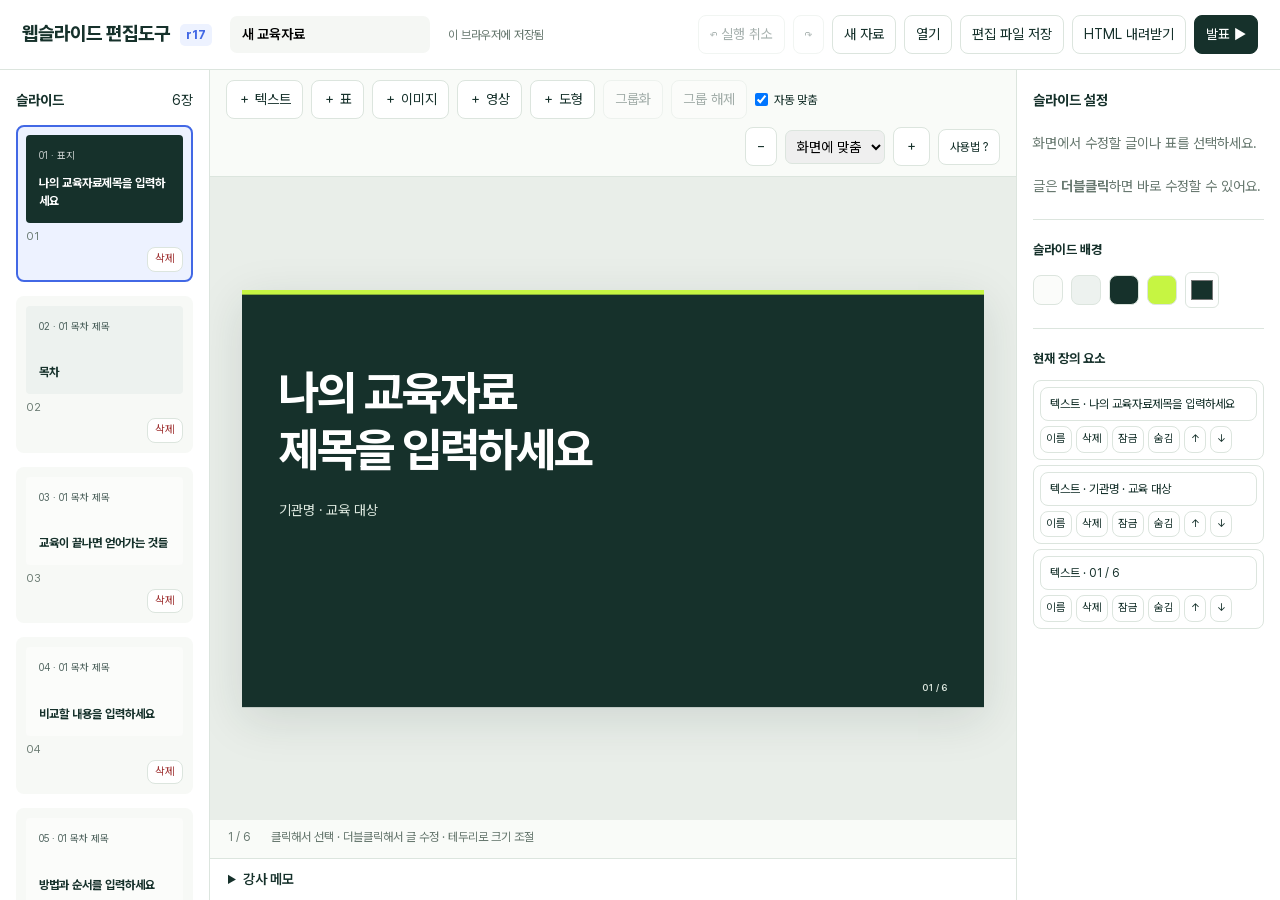
==== slide-editor.html @ a810696d "웹슬라이드 편집도구 공개용 첫 정리 - 편집기 정적 파일, 기본 6장 자료, Pretendard 글꼴과 OFL 라이선스 - index.html에서 편집기로 이동 - 예시 덱(exa" ====
<!doctype html>
<html lang="ko"><head><meta charset="utf-8"><meta name="viewport" content="width=device-width,initial-scale=1"><title>웹슬라이드 편집도구 · r17</title><link rel="stylesheet" href="editor.css?v=20261116-r17"><script src="deck-import.js?v=20261116-r17" defer></script><script src="editor.js?v=20261116-r17" defer></script></head><body>
<header class="editor-top"><a class="editor-brand" href="starter-deck.html">웹슬라이드 편집도구 <small id="editor-version" aria-label="편집기 버전">r17</small></a><input id="deck-name" aria-label="자료 이름" value="새 교육자료"><span id="save-status" role="status" aria-live="polite">불러오는 중…</span><div class="top-actions"><button id="undo" title="실행 취소 · Ctrl+Z" disabled>↶ 실행 취소</button><button id="redo" title="다시 실행 · Ctrl+Shift+Z" disabled>↷</button><button id="new-deck">새 자료</button><button id="open">열기</button><button id="save-project">편집 파일 저장</button><button id="export-html">HTML 내려받기</button><button id="present" class="primary">발표 ▶</button></div></header>
<div class="editor-workspace"><aside class="slide-rail" aria-label="슬라이드 목록"><div class="rail-heading"><strong>슬라이드</strong><span id="slide-total"></span></div><div id="slide-list"></div><button id="add-slide" class="rail-add">＋ 새 슬라이드</button><div class="rail-tools"><button id="slide-up" title="슬라이드 위로">위로 ↑</button><button id="slide-down" title="슬라이드 아래로">아래로 ↓</button><button id="copy-slide">복제</button><button id="delete-slide">삭제</button></div></aside>
<main class="editor-main"><nav class="insert-bar" aria-label="삽입 도구"><button id="add-text">＋ 텍스트</button><button id="add-table">＋ 표</button><button id="add-image">＋ 이미지</button><button id="add-video">＋ 영상</button><button id="add-box">＋ 도형</button><button id="group-elements" title="그룹화 · Ctrl+G" disabled>그룹화</button><button id="ungroup-elements" title="그룹 해제 · Ctrl+Shift+G" disabled>그룹 해제</button><label class="tool-toggle"><input id="snap-enabled" type="checkbox" checked>자동 맞춤</label><span class="bar-separator"></span><div class="canvas-tools"><button id="zoom-out" aria-label="축소">−</button><select id="zoom" aria-label="화면 배율"><option value="fit">화면에 맞춤</option><option value=".5">50%</option><option value=".75">75%</option><option value="1">100%</option></select><button id="zoom-in" aria-label="확대">＋</button><button id="help-toggle" class="help-button">사용법 ?</button></div></nav>
<div id="canvas-scroll"><div id="canvas-area"><div id="canvas-wrap"><iframe id="deck-frame" title="편집할 슬라이드" sandbox="allow-same-origin"></iframe><div id="selection" hidden><button id="move-handle" aria-label="선택 요소 이동">이동 ⠿</button><button class="resize-handle nw" data-handle="nw" aria-label="왼쪽 위 크기 조절"></button><button class="resize-handle ne" data-handle="ne" aria-label="오른쪽 위 크기 조절"></button><button class="resize-handle sw" data-handle="sw" aria-label="왼쪽 아래 크기 조절"></button><button class="resize-handle se" data-handle="se" aria-label="오른쪽 아래 크기 조절"></button><button class="resize-handle e" data-handle="e" aria-label="오른쪽 너비 조절"></button><button class="resize-handle w" data-handle="w" aria-label="왼쪽 너비 조절"></button><button class="resize-handle n" data-handle="n" aria-label="위쪽 높이 조절"></button><button class="resize-handle s" data-handle="s" aria-label="아래쪽 높이 조절"></button></div><div id="guide-x" class="snap-guide vertical" hidden></div><div id="guide-y" class="snap-guide horizontal" hidden></div></div></div></div>
<footer class="editor-bottom"><span id="page-status">1 / 42</span><span id="hint">클릭해서 선택 · 더블클릭해서 글 수정 · 테두리로 크기 조절</span><span id="canvas-warning" role="status"></span></footer><details class="notes-panel"><summary>강사 메모</summary><textarea id="speaker-notes" aria-label="현재 슬라이드 강사 메모"></textarea></details></main>
<aside class="properties" aria-label="선택 요소 설정"><div class="properties-title"><strong id="selection-name">슬라이드 설정</strong><span id="selection-kind"></span></div><div id="empty-selection"><p>화면에서 수정할 글이나 표를 선택하세요.</p><p>글은 <strong>더블클릭</strong>하면 바로 수정할 수 있어요.</p></div>
<fieldset id="position-properties" disabled hidden><div class="prop-row"><label>X 위치<input id="element-x" type="number" step="1"></label><label>Y 위치<input id="element-y" type="number" step="1"></label></div><div class="prop-row"><button id="lock-elements">잠금</button><button id="hide-elements">숨김</button></div></fieldset>
<fieldset id="element-properties" disabled><label>내용<textarea id="text-content" rows="4" placeholder="선택한 텍스트"></textarea></label><div class="prop-row"><label>글자 크기<input id="font-size" type="number" min="12" max="160" step="1"></label><label>글자색<input id="text-color" type="color" value="#16312b"></label></div><div class="format-buttons"><button id="bold" aria-pressed="false" title="굵게">굵게 B</button><button data-align="left" aria-label="왼쪽 정렬">왼쪽</button><button data-align="center" aria-label="가운데 정렬">가운데</button><button data-align="right" aria-label="오른쪽 정렬">오른쪽</button></div><div class="prop-row"><label>가로<input id="element-width" type="number" min="30" max="1600"></label><label>세로<input id="element-height" type="number" min="20" max="900"></label></div><label>배경색<input id="fill-color" type="color" value="#edf2ef"></label><div class="prop-row"><button id="center-x">가로 중앙</button><button id="center-y">세로 중앙</button></div><div class="prop-row"><button id="bring-front">앞으로</button><button id="send-back">뒤로</button></div><div class="prop-row"><button id="duplicate-element">복제</button><button id="delete-element" class="danger">삭제</button></div></fieldset>
<fieldset id="arrange-tools" disabled hidden><h3>정렬·간격</h3><div class="arrange-grid"><button data-arrange="left">왼쪽</button><button data-arrange="center">가로 중앙</button><button data-arrange="right">오른쪽</button><button data-arrange="top">위쪽</button><button data-arrange="middle">세로 중앙</button><button data-arrange="bottom">아래쪽</button></div><div class="prop-row"><button data-distribute="x">가로 간격</button><button data-distribute="y">세로 간격</button></div></fieldset>
<section id="table-properties" hidden><h3>표 편집</h3><p class="muted">셀을 선택해 열 너비와 행 높이를 조절하세요.</p><div class="prop-row"><button data-table="add-row">행 추가</button><button data-table="delete-row">행 삭제</button></div><div class="prop-row"><button data-table="add-col">열 추가</button><button data-table="delete-col">열 삭제</button></div><div class="prop-row"><label>선택 열 너비<input id="table-col-width" type="number" min="30" max="1400"></label><label>선택 행 높이<input id="table-row-height" type="number" min="20" max="500"></label></div><label>전체 셀 안쪽 여백<input id="table-cell-padding" type="number" min="0" max="80"></label><label>구분선 색<input id="border-color" type="color" value="#a8bcb0"></label><label>구분선 두께<input id="border-width" type="number" min="0" max="8" value="2"></label></section>
<section id="media-properties" hidden><h3>미디어</h3><div id="image-tools" hidden><div class="prop-row"><button id="crop-image">사진 자르기</button><button id="reset-image-crop">자르기 해제</button></div><div class="prop-row"><button id="image-contain">전체 보이기</button><button id="image-cover">틀 채우기</button></div></div><button id="replace-media">파일 교체</button><button id="change-video">YouTube 주소 변경</button></section>
<section id="graphic-properties" hidden><h3>선·도형</h3><label>선 색<input id="graphic-color" type="color" value="#16312b"></label><label>선 두께<input id="graphic-width" type="number" min="0" max="40" step="1"></label></section>
<section class="slide-background"><h3>슬라이드 배경</h3><div class="swatches"><button data-background="#fbfcfa" style="--swatch:#fbfcfa" aria-label="흰색 배경"></button><button data-background="#edf2ef" style="--swatch:#edf2ef" aria-label="연녹색 배경"></button><button data-background="#16312b" style="--swatch:#16312b" aria-label="진녹색 배경"></button><button data-background="#c6f542" style="--swatch:#c6f542" aria-label="연두색 배경"></button><input id="slide-bg" type="color" value="#fbfcfa" aria-label="배경색 직접 선택"></div></section><section class="layer-section"><h3>현재 장의 요소</h3><div id="layers"></div></section>
</aside></div>
<dialog id="insert-dialog"><form id="insert-form"><h2 id="dialog-title"></h2><div id="dialog-fields"></div><p id="dialog-error" role="alert"></p><div class="dialog-actions"><button type="button" id="dialog-cancel">취소</button><button class="primary" type="submit">넣기</button></div></form></dialog>
<dialog id="crop-dialog" aria-labelledby="crop-title"><form id="crop-form"><h2 id="crop-title">사진 자르기</h2><p class="muted">사진 위에서 영역 선택 · 선택 영역을 끌어 위치 조절</p><div id="crop-stage"><img id="crop-preview" alt="자르기 원본"><div id="crop-region"><button type="button" data-crop-handle="nw" aria-label="자르기 왼쪽 위"></button><button type="button" data-crop-handle="ne" aria-label="자르기 오른쪽 위"></button><button type="button" data-crop-handle="sw" aria-label="자르기 왼쪽 아래"></button><button type="button" data-crop-handle="se" aria-label="자르기 오른쪽 아래"></button></div></div><label>자르기 비율<select id="crop-ratio"><option value="free">자유</option><option value="original">원본 비율</option><option value="1">1:1</option><option value="1.7777777778">16:9</option><option value="1.3333333333">4:3</option></select></label><div class="crop-fields"><label>왼쪽 (%)<input id="crop-x" type="number" min="0" max="99" step=".1" required></label><label>위쪽 (%)<input id="crop-y" type="number" min="0" max="99" step=".1" required></label><label>가로 (%)<input id="crop-w" type="number" min="1" max="100" step=".1" required></label><label>세로 (%)<input id="crop-h" type="number" min="1" max="100" step=".1" required></label></div><p id="crop-error" role="alert"></p><div class="dialog-actions"><button type="button" id="crop-reset">전체 영역</button><button type="button" id="crop-cancel">취소</button><button id="crop-apply" type="submit" class="primary">적용</button></div></form></dialog>
<dialog id="help-dialog"><h2>이렇게 수정하세요</h2><ol>
<li><strong>선택:</strong> 글·표·카드·그림·선·화살표 클릭. 카드 안 글자는 따로 선택. 겹친 요소는 오른쪽 목록에서 선택</li>
<li><strong>여러 개:</strong> Shift+클릭으로 추가·제외하거나 빈 공간에서 드래그. Ctrl+A로 전체 선택</li>
<li><strong>글 수정:</strong> 더블클릭. 이동은 선택 테두리 위 ‘이동’을 끌거나 방향키 사용</li>
<li><strong>그룹:</strong> 2개 이상 선택 후 ‘그룹화’. 하나를 클릭해 전체 선택. 그룹 안 글자는 더블클릭으로 개별 수정</li>
<li><strong>텍스트 크기:</strong> 대각선 모서리는 글자·상자 비율 조절. 좌우 가운데 손잡이는 글자 크기를 유지하고 상자 너비·줄바꿈 조절</li>
<li><strong>사진:</strong> 선택 후 오른쪽 ‘사진 자르기’. 원본에서 영역을 드래그하고 적용. ‘자르기 해제’로 원본 전체 표시. 겹친 사진은 오른쪽 목록에서 선택·삭제</li>
<li><strong>장표 삭제:</strong> 왼쪽 장표별 ‘삭제’ 또는 목록에서 장표 선택 후 Delete. 실행 취소 가능</li>
<li><strong>자동 맞춤:</strong> 다른 요소의 가장자리·중앙·간격에 맞춤. Alt를 누르거나 상단에서 해제</li>
<li><strong>잠금·숨김:</strong> 오른쪽 설정에서 적용. 해제·표시는 아래 요소 목록에서 선택</li>
<li><strong>저장:</strong> 자동 임시저장 + ‘편집 파일 저장’. 발표하거나 HTML 내려받기</li>
</ol><p>Ctrl+C/X/V 요소 복사·잘라내기·붙여넣기 · Ctrl+Shift+C/V 장표 복사·붙여넣기 · 글 수정·입력칸에서는 텍스트 단축키 유지</p><p>Ctrl+G 그룹화 · Ctrl+Shift+G 그룹 해제 · Ctrl+Z 취소 · Ctrl+Shift+Z 다시 실행 · Ctrl+D 복제 · Delete 삭제 · Shift+방향키 10px 이동 · Esc 선택 해제</p><p>요소 복사·붙여넣기는 현재 탭 안에서 사용합니다. SVG는 그림 전체를 한 요소로 편집합니다.</p><button id="help-close" class="primary">알겠어요</button></dialog>
<dialog id="confirm-dialog"><h2 id="confirm-title"></h2><p id="confirm-message"></p><div class="dialog-actions"><button id="confirm-no">취소</button><button id="confirm-yes" class="primary">계속</button></div></dialog>
<dialog id="open-dialog" aria-labelledby="open-title"><h2 id="open-title">어떤 자료를 열까요?</h2><div id="open-drop" class="open-drop"><strong>파일이나 폴더를 여기에 끌어다 놓으세요</strong><span>저장한 편집 파일, 웹슬라이드 HTML, 덱이 든 폴더 모두 됩니다</span></div><div class="open-choices"><button id="open-html-choice"><strong>파일 선택</strong><span>저장한 편집 파일(.slides.json) 또는 HTML 하나</span></button><button id="open-folder-choice"><strong>폴더 선택</strong><span>이미지·영상·글꼴이 HTML과 따로 있는 덱</span></button></div><p class="open-scope">장표가 section.slide로 나뉜 웹슬라이드를 열 수 있습니다. 폴더를 고르면 그 안의 HTML을 선택할 수 있어요.</p><section id="import-panel" hidden><label for="import-deck">가져올 웹슬라이드</label><select id="import-deck"></select><p id="import-report" role="status" aria-live="polite"></p></section><div class="dialog-actions"><button id="open-close">닫기</button><button id="import-apply" class="primary" disabled>가져와서 편집하기</button></div></dialog>
<input id="project-file" type="file" accept=".slides,.json,.html,.htm,application/json,text/html" hidden><input id="html-file" type="file" accept=".slides,.json,.html,.htm,application/json,text/html" hidden><input id="folder-files" type="file" webkitdirectory multiple hidden><input id="image-file" type="file" accept="image/png,image/jpeg,image/webp,image/gif" hidden>
<div id="toast" role="status" hidden></div></body></html>
---- editor.css ----
@import url('fonts.css');
:root{--ink:#16312b;--muted:#687970;--line:#dce5de;--accent:#c6f542;--blue:#4268e5}*{box-sizing:border-box}body{margin:0;background:#e9eee9;color:var(--ink);font:14px/1.5 Pretendard,'Malgun Gothic',sans-serif;height:100vh;overflow:hidden}button,input,select,textarea{font:inherit}button{border:1px solid var(--line);border-radius:8px;padding:8px 11px;background:white;color:var(--ink);cursor:pointer;white-space:nowrap}button:hover{background:#f0f5ee;border-color:#b7cbb9}button:disabled{opacity:.38;cursor:default}button:focus-visible,input:focus-visible,select:focus-visible,textarea:focus-visible{outline:3px solid #5278e2;outline-offset:2px}.primary{background:var(--ink);color:white;border-color:var(--ink)}.primary:hover{background:#315849}.danger{color:#a03434}.editor-top{height:70px;background:white;display:flex;align-items:center;gap:18px;padding:0 22px;border-bottom:1px solid var(--line)}.editor-brand{font-size:19px;font-weight:750;text-decoration:none;color:var(--ink);white-space:nowrap}#deck-name{border:0;background:#f5f7f4;padding:8px 12px;border-radius:7px;width:200px;font-weight:600}#save-status{font-size:12px;color:var(--muted);min-width:100px}.top-actions{margin-left:auto;display:flex;gap:8px}.editor-workspace{display:grid;grid-template-columns:210px minmax(350px,1fr) 264px;height:calc(100vh - 70px)}.slide-rail,.properties{background:#fff;overflow:auto;padding:20px 16px}.slide-rail{border-right:1px solid var(--line)}.rail-heading{display:flex;justify-content:space-between;padding-bottom:14px}.slide-item{width:100%;margin-bottom:14px;padding:8px;border:2px solid transparent;background:#f7f9f6;white-space:normal;text-align:left}.slide-item[aria-current=true]{border-color:var(--blue);background:#edf2ff}.slide-thumb{aspect-ratio:16/9;background:var(--thumb-bg,#edf2ef);color:var(--thumb-fg,#16312b);padding:13px;display:flex;flex-direction:column;justify-content:space-between;border-radius:4px;overflow:hidden}.slide-thumb strong{font-size:12px;line-height:1.5;display:-webkit-box;-webkit-line-clamp:3;-webkit-box-orient:vertical;overflow:hidden}.slide-thumb span{font-size:10px;opacity:.75}.slide-item>span{display:block;font-size:11px;margin-top:6px;color:var(--muted)}.rail-add{width:100%;border-style:dashed;padding:12px}.rail-tools{display:grid;grid-template-columns:1fr 1fr;gap:8px;margin-top:14px}.editor-main{min-width:0;display:flex;flex-direction:column;overflow:hidden}.insert-bar{min-height:58px;display:flex;align-items:center;gap:8px;padding:10px 16px;background:#f9fbf8;border-bottom:1px solid var(--line);flex-wrap:wrap}.bar-separator{flex:1}.insert-bar select{max-width:140px;padding:7px;border:1px solid var(--line);border-radius:7px}.help-button{font-size:12px}#canvas-scroll{flex:1;min-height:180px;overflow:auto;background:#e9eee9}#canvas-area{min-height:100%;min-width:100%;display:flex;align-items:center;justify-content:center;padding:32px}#canvas-wrap{position:relative;width:1600px;height:900px;flex:none;box-shadow:0 12px 44px #16312b20}#deck-frame{position:absolute;left:0;top:0;width:1600px;height:900px;border:0;transform-origin:0 0;background:white}#selection{position:absolute;border:2px solid var(--blue);pointer-events:none;z-index:40}#selection[hidden]{display:none}#move-handle{position:absolute;top:-30px;left:-2px;pointer-events:auto;cursor:move;background:var(--blue);color:white;border:0;border-radius:6px 6px 0 0;padding:4px 10px;font-size:12px;height:28px}.resize-handle{position:absolute;width:12px;height:12px;border:2px solid var(--blue);padding:0;border-radius:3px;background:white;pointer-events:auto;touch-action:none}.resize-handle.nw{left:-7px;top:-7px;cursor:nwse-resize}.resize-handle.ne{right:-7px;top:-7px;cursor:nesw-resize}.resize-handle.sw{left:-7px;bottom:-7px;cursor:nesw-resize}.resize-handle.se{right:-7px;bottom:-7px;cursor:nwse-resize}.resize-handle.e{right:-7px;top:calc(50% - 6px);cursor:ew-resize}.resize-handle.w{left:-7px;top:calc(50% - 6px);cursor:ew-resize}.snap-guide{position:absolute;pointer-events:none;background:#e457b9;z-index:35}.snap-guide[hidden]{display:none}.snap-guide.vertical{width:1px;top:0;height:100%}.snap-guide.horizontal{height:1px;left:0;width:100%}.editor-bottom{min-height:38px;padding:8px 18px;display:flex;gap:20px;font-size:12px;color:var(--muted);background:#f9fbf8}#canvas-warning{margin-left:auto;color:#a34125}.notes-panel{background:white;border-top:1px solid var(--line);padding:10px 18px}.notes-panel summary{cursor:pointer;font-weight:600}.notes-panel textarea{width:100%;height:90px;margin-top:10px;resize:vertical;border:1px solid var(--line);border-radius:6px;padding:10px}.properties{border-left:1px solid var(--line)}.properties-title{display:flex;justify-content:space-between;margin-bottom:20px}.properties-title span{font-size:12px;color:var(--muted)}.properties h3{font-size:13px;margin:20px 0 12px}.properties label{display:flex;flex-direction:column;gap:8px;font-size:12px;font-weight:600;margin-bottom:16px}.properties input[type=number],.properties textarea{width:100%;border:1px solid var(--line);border-radius:7px;padding:8px;background:#fcfdfb;color:var(--ink)}.properties textarea{resize:vertical;line-height:1.6}.properties input[type=color]{width:100%;height:36px;border:1px solid var(--line);border-radius:6px;padding:3px;background:white}.prop-row{display:flex;gap:10px;margin-bottom:12px}.prop-row>*{flex:1;min-width:0}.prop-row label{margin:0}.format-buttons{display:flex;flex-wrap:wrap;gap:5px;margin-bottom:18px}.format-buttons button{font-size:11px;padding:7px}.format-buttons button[aria-pressed=true]{background:var(--ink);color:white}fieldset{margin:0;padding:0;border:0;min-width:0}#empty-selection{color:var(--muted);line-height:1.8}#empty-selection p{margin-bottom:18px}#element-properties:disabled{display:none}.muted{color:var(--muted);font-size:12px}.slide-background{border-top:1px solid var(--line);margin-top:20px}.swatches{display:flex;gap:8px;align-items:center}.swatches button{width:30px;height:30px;background:var(--swatch);padding:0;flex:none}.swatches input{width:34px!important}.layer-section{border-top:1px solid var(--line);margin-top:20px}#layers{display:flex;flex-direction:column;gap:5px}#layers button{font-size:12px;text-align:left;overflow:hidden;text-overflow:ellipsis;padding:7px 9px}#layers button[aria-current=true]{border-color:var(--blue);background:#edf2ff}dialog{border:1px solid var(--line);border-radius:18px;padding:30px;max-width:min(620px,calc(100vw - 40px));color:var(--ink);box-shadow:0 24px 90px #0003}dialog::backdrop{background:#0d241e80}dialog h2{font-size:23px;margin:0 0 24px}dialog label{display:block;margin-bottom:18px}dialog input,dialog select{width:100%;padding:10px;border:1px solid var(--line);border-radius:7px;margin-top:8px}.dialog-actions{display:flex;justify-content:flex-end;gap:12px;margin-top:24px}#dialog-error{color:#a03434}#help-dialog{line-height:1.9}#help-dialog li{margin-bottom:12px}#help-dialog p{color:var(--muted);font-size:13px}#toast{position:fixed;bottom:24px;left:50%;transform:translateX(-50%);background:#16312b;color:white;padding:13px 22px;border-radius:10px;z-index:100;box-shadow:0 8px 35px #0002;max-width:90vw}.editor-top.busy button{pointer-events:none;opacity:.5}
@media(max-width:1150px){.editor-workspace{grid-template-columns:170px minmax(300px,1fr) 236px}.editor-top{gap:10px;padding:0 12px}.editor-brand{font-size:16px}#deck-name{width:155px}.top-actions{gap:5px}.top-actions button{padding:7px;font-size:12px}#save-status{min-width:70px;font-size:11px}.insert-bar{gap:5px;padding:8px}.insert-bar button{font-size:12px}.slide-rail,.properties{padding:16px 12px}}
@media(max-width:820px){body{overflow:auto;height:auto;min-height:100vh}.editor-top{height:auto;min-height:70px;flex-wrap:wrap;padding:12px}.top-actions{width:100%;margin:0;flex-wrap:wrap}.editor-workspace{height:calc(100vh - 120px);grid-template-columns:120px minmax(250px,1fr)}.properties{display:none}.editor-bottom #hint{display:none}.slide-rail{padding:12px 8px}.rail-tools{grid-template-columns:1fr}.editor-workspace:after{content:'편집은 넓은 PC 화면에서 가장 편하게 사용할 수 있습니다.';position:fixed;bottom:0;left:0;right:0;padding:7px;background:#edf2ef;font-size:11px;text-align:center}.editor-brand{font-size:15px}}
#marquee{position:absolute;border:2px dashed var(--blue);background:#4268e51a;pointer-events:none;z-index:38}#marquee[hidden]{display:none}#selection.multi{border-style:dashed}#selection.multi .resize-handle.e,#selection.multi .resize-handle.w{display:none}
.slide-item[draggable=true]{cursor:grab}.slide-item.dragging{opacity:.42;cursor:grabbing}.slide-item.drop-before{box-shadow:0 -4px 0 var(--blue)}.slide-item.drop-after{box-shadow:0 4px 0 var(--blue)}
#selection.grouped{border-style:solid}
.resize-handle.n{left:calc(50% - 6px);top:-7px;cursor:ns-resize}.resize-handle.s{left:calc(50% - 6px);bottom:-7px;cursor:ns-resize}#selection.multi .resize-handle.n,#selection.multi .resize-handle.s{display:none}#selection.compact .resize-handle.n{top:-17px}#selection.compact .resize-handle.s{bottom:-17px}
.arrange-grid{display:grid;grid-template-columns:repeat(3,minmax(0,1fr));gap:6px;margin-bottom:10px}.arrange-grid button{font-size:12px;padding:8px 4px}
.tool-toggle{display:flex;align-items:center;gap:6px;font-size:12px;white-space:nowrap}.tool-toggle input{margin:0}.snap-guide[data-mode=gap]::after{content:'같은 간격';position:absolute;top:6px;left:6px;white-space:nowrap;background:#fff;color:#9e277c;padding:3px 6px;border-radius:4px;font-size:11px}
.canvas-tools{display:flex;align-items:center;gap:8px;margin-left:auto}
.slide-entry{position:relative}.slide-entry .slide-item{padding-bottom:34px}.slide-remove{position:absolute;bottom:24px;right:10px;font-size:11px;padding:3px 7px;color:#a03434}
#crop-dialog{width:800px;max-height:calc(100dvh - 32px);overflow:auto}#crop-stage{position:relative;width:fit-content;max-width:100%;margin:20px auto;overflow:hidden;touch-action:none;cursor:crosshair;background:#e9eee9}#crop-preview{display:block;max-width:100%;max-height:45vh;width:auto;height:auto;user-select:none;pointer-events:none}#crop-region{position:absolute;border:2px solid white;outline:1px solid #16312b;box-shadow:0 0 0 2000px #0007;cursor:move;touch-action:none}#crop-region button{position:absolute;width:14px;height:14px;border:2px solid #16312b;background:white;border-radius:1px;padding:0}#crop-region [data-crop-handle=nw]{left:-2px;top:-2px;cursor:nwse-resize}#crop-region [data-crop-handle=ne]{right:-2px;top:-2px;cursor:nesw-resize}#crop-region [data-crop-handle=sw]{left:-2px;bottom:-2px;cursor:nesw-resize}#crop-region [data-crop-handle=se]{right:-2px;bottom:-2px;cursor:nwse-resize}.crop-fields{display:grid;grid-template-columns:repeat(4,1fr);gap:12px}#crop-error{color:#a03434}#crop-dialog input{min-width:0}#crop-dialog h2{margin-bottom:12px}
#editor-version{display:inline-block;margin-left:6px;padding:2px 6px;border-radius:5px;background:#edf2ff;color:#4268e5;font-size:12px;vertical-align:middle}
#selection.editing button{visibility:hidden;pointer-events:none}
#selection.compact .resize-handle.nw,#selection.compact .resize-handle.sw,#selection.compact .resize-handle.w{left:-17px}#selection.compact .resize-handle.ne,#selection.compact .resize-handle.se,#selection.compact .resize-handle.e{right:-17px}#selection.compact .resize-handle.nw,#selection.compact .resize-handle.ne{top:-17px}#selection.compact .resize-handle.sw,#selection.compact .resize-handle.se{bottom:-17px}
.layer-row{display:flex;flex-direction:column;gap:5px;min-width:0;border:1px solid var(--line);border-radius:8px;padding:6px}.layer-name{width:100%}.layer-actions{display:flex;flex-wrap:wrap;gap:4px}#layers .layer-actions button{font-size:11px;padding:4px 5px;flex:none}.layer-group>summary{display:flex;align-items:flex-start;gap:4px;cursor:pointer;list-style:none}.layer-group>summary::before{content:'▸';margin-top:12px}.layer-group[open]>summary::before{content:'▾'}.layer-group>summary .layer-row{flex:1}.layer-children{display:flex;flex-direction:column;gap:5px;padding:6px 0 6px 14px}
/* 파일 가져오기와 노트북 화면에서도 잘리지 않는 상단 도구. */
body{display:flex;flex-direction:column;height:100dvh;min-height:0}.editor-top{height:auto;min-height:70px;flex-shrink:0;flex-wrap:wrap;padding-top:12px;padding-bottom:12px;row-gap:12px}.top-actions{flex-wrap:wrap}.editor-workspace{flex:1;min-height:0;height:auto}#open-dialog{width:600px;padding:32px;max-height:calc(100dvh - 40px);overflow:auto}#open-dialog h2{margin-bottom:16px}.open-intro,.open-scope{line-height:1.7;color:var(--muted)}.open-intro{margin:0 0 24px}.open-scope{font-size:13px;margin:22px 0 0}.open-choices{display:grid;gap:12px}.open-choices button{display:flex;flex-direction:column;align-items:flex-start;white-space:normal;text-align:left;padding:18px 20px;gap:8px}.open-choices strong{font-size:16px}.open-choices span{font-size:13px;color:var(--muted)}#import-panel{margin-top:24px;border-top:1px solid var(--line);padding-top:24px}#import-panel label{font-weight:650;margin-bottom:8px}#import-deck{width:100%;margin-top:0}#import-report{font-size:14px;line-height:1.8;margin:16px 0 0;overflow-wrap:anywhere}@media(max-width:820px){.editor-workspace{min-height:300px}#open-dialog{padding:24px}.open-choices button{padding:16px}.editor-workspace:after{pointer-events:none}}
.open-drop{display:flex;flex-direction:column;align-items:center;gap:8px;padding:28px 20px;margin-bottom:12px;border:2px dashed var(--line);border-radius:12px;text-align:center;color:var(--muted)}.open-drop strong{font-size:16px;color:inherit}.open-drop span{font-size:13px}.file-dragging .open-drop{border-color:#4268e5;background:#eef2ff;color:#2a49b8}.open-choices{grid-template-columns:1fr 1fr}@media(max-width:820px){.open-choices{grid-template-columns:1fr}}
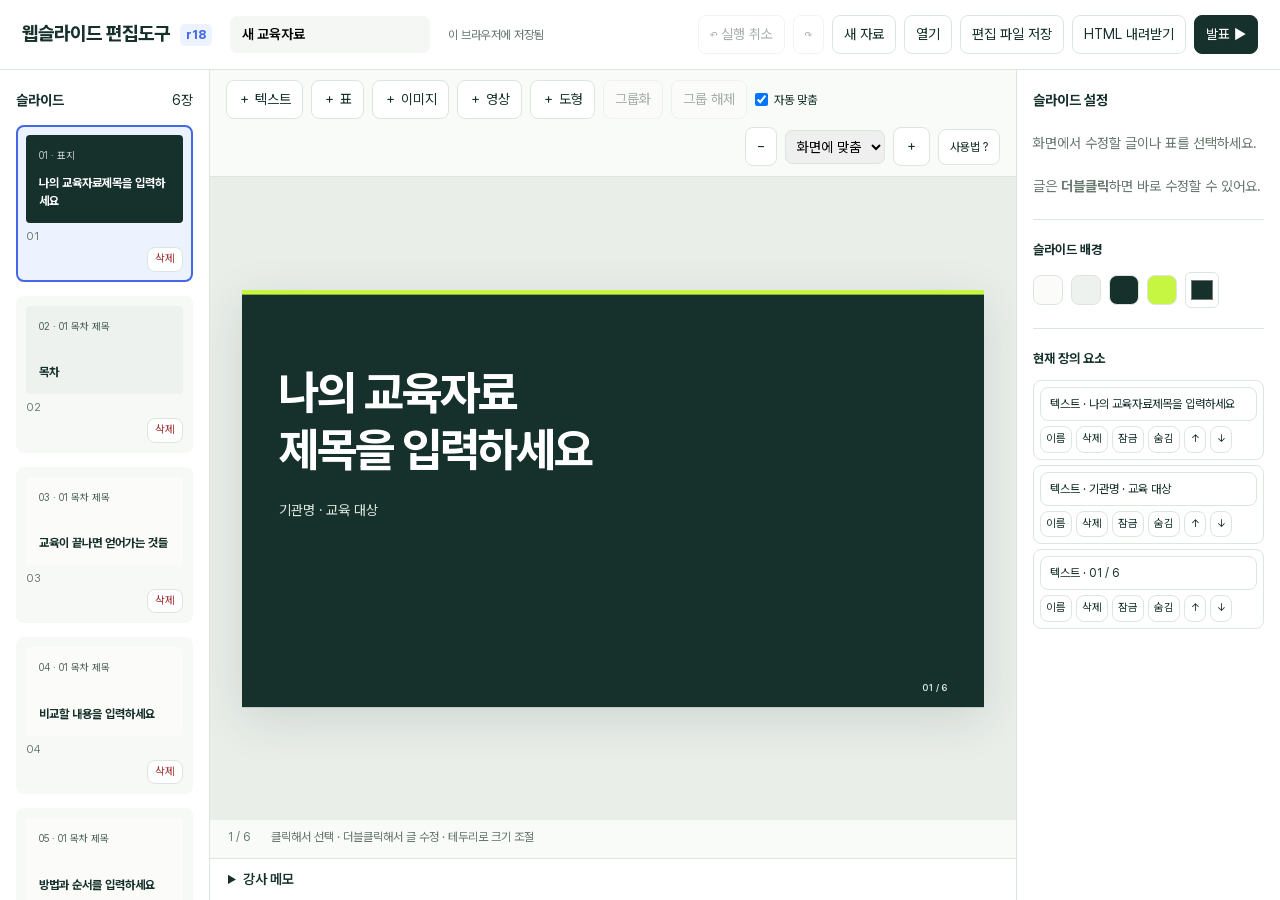
==== commit 5c0ed0d7: "r18 반영: 강조 글자가 섞인 줄 선택, 글자 선택 검사 추가 Co-Authored-By: Claude Opus 5.5 <noreply@anthropic.com> Claude-S" ====
--- a/slide-editor.html
+++ b/slide-editor.html
@@ -1,6 +1,6 @@
 <!doctype html>
-<html lang="ko"><head><meta charset="utf-8"><meta name="viewport" content="width=device-width,initial-scale=1"><title>웹슬라이드 편집도구 · r17</title><link rel="stylesheet" href="editor.css?v=20261116-r17"><script src="deck-import.js?v=20261116-r17" defer></script><script src="editor.js?v=20261116-r17" defer></script></head><body>
-<header class="editor-top"><a class="editor-brand" href="starter-deck.html">웹슬라이드 편집도구 <small id="editor-version" aria-label="편집기 버전">r17</small></a><input id="deck-name" aria-label="자료 이름" value="새 교육자료"><span id="save-status" role="status" aria-live="polite">불러오는 중…</span><div class="top-actions"><button id="undo" title="실행 취소 · Ctrl+Z" disabled>↶ 실행 취소</button><button id="redo" title="다시 실행 · Ctrl+Shift+Z" disabled>↷</button><button id="new-deck">새 자료</button><button id="open">열기</button><button id="save-project">편집 파일 저장</button><button id="export-html">HTML 내려받기</button><button id="present" class="primary">발표 ▶</button></div></header>
+<html lang="ko"><head><meta charset="utf-8"><meta name="viewport" content="width=device-width,initial-scale=1"><title>웹슬라이드 편집도구 · r18</title><link rel="stylesheet" href="editor.css?v=20261116-r18"><script src="deck-import.js?v=20261116-r18" defer></script><script src="editor.js?v=20261116-r18" defer></script></head><body>
+<header class="editor-top"><a class="editor-brand" href="starter-deck.html">웹슬라이드 편집도구 <small id="editor-version" aria-label="편집기 버전">r18</small></a><input id="deck-name" aria-label="자료 이름" value="새 교육자료"><span id="save-status" role="status" aria-live="polite">불러오는 중…</span><div class="top-actions"><button id="undo" title="실행 취소 · Ctrl+Z" disabled>↶ 실행 취소</button><button id="redo" title="다시 실행 · Ctrl+Shift+Z" disabled>↷</button><button id="new-deck">새 자료</button><button id="open">열기</button><button id="save-project">편집 파일 저장</button><button id="export-html">HTML 내려받기</button><button id="present" class="primary">발표 ▶</button></div></header>
 <div class="editor-workspace"><aside class="slide-rail" aria-label="슬라이드 목록"><div class="rail-heading"><strong>슬라이드</strong><span id="slide-total"></span></div><div id="slide-list"></div><button id="add-slide" class="rail-add">＋ 새 슬라이드</button><div class="rail-tools"><button id="slide-up" title="슬라이드 위로">위로 ↑</button><button id="slide-down" title="슬라이드 아래로">아래로 ↓</button><button id="copy-slide">복제</button><button id="delete-slide">삭제</button></div></aside>
 <main class="editor-main"><nav class="insert-bar" aria-label="삽입 도구"><button id="add-text">＋ 텍스트</button><button id="add-table">＋ 표</button><button id="add-image">＋ 이미지</button><button id="add-video">＋ 영상</button><button id="add-box">＋ 도형</button><button id="group-elements" title="그룹화 · Ctrl+G" disabled>그룹화</button><button id="ungroup-elements" title="그룹 해제 · Ctrl+Shift+G" disabled>그룹 해제</button><label class="tool-toggle"><input id="snap-enabled" type="checkbox" checked>자동 맞춤</label><span class="bar-separator"></span><div class="canvas-tools"><button id="zoom-out" aria-label="축소">−</button><select id="zoom" aria-label="화면 배율"><option value="fit">화면에 맞춤</option><option value=".5">50%</option><option value=".75">75%</option><option value="1">100%</option></select><button id="zoom-in" aria-label="확대">＋</button><button id="help-toggle" class="help-button">사용법 ?</button></div></nav>
 <div id="canvas-scroll"><div id="canvas-area"><div id="canvas-wrap"><iframe id="deck-frame" title="편집할 슬라이드" sandbox="allow-same-origin"></iframe><div id="selection" hidden><button id="move-handle" aria-label="선택 요소 이동">이동 ⠿</button><button class="resize-handle nw" data-handle="nw" aria-label="왼쪽 위 크기 조절"></button><button class="resize-handle ne" data-handle="ne" aria-label="오른쪽 위 크기 조절"></button><button class="resize-handle sw" data-handle="sw" aria-label="왼쪽 아래 크기 조절"></button><button class="resize-handle se" data-handle="se" aria-label="오른쪽 아래 크기 조절"></button><button class="resize-handle e" data-handle="e" aria-label="오른쪽 너비 조절"></button><button class="resize-handle w" data-handle="w" aria-label="왼쪽 너비 조절"></button><button class="resize-handle n" data-handle="n" aria-label="위쪽 높이 조절"></button><button class="resize-handle s" data-handle="s" aria-label="아래쪽 높이 조절"></button></div><div id="guide-x" class="snap-guide vertical" hidden></div><div id="guide-y" class="snap-guide horizontal" hidden></div></div></div></div>
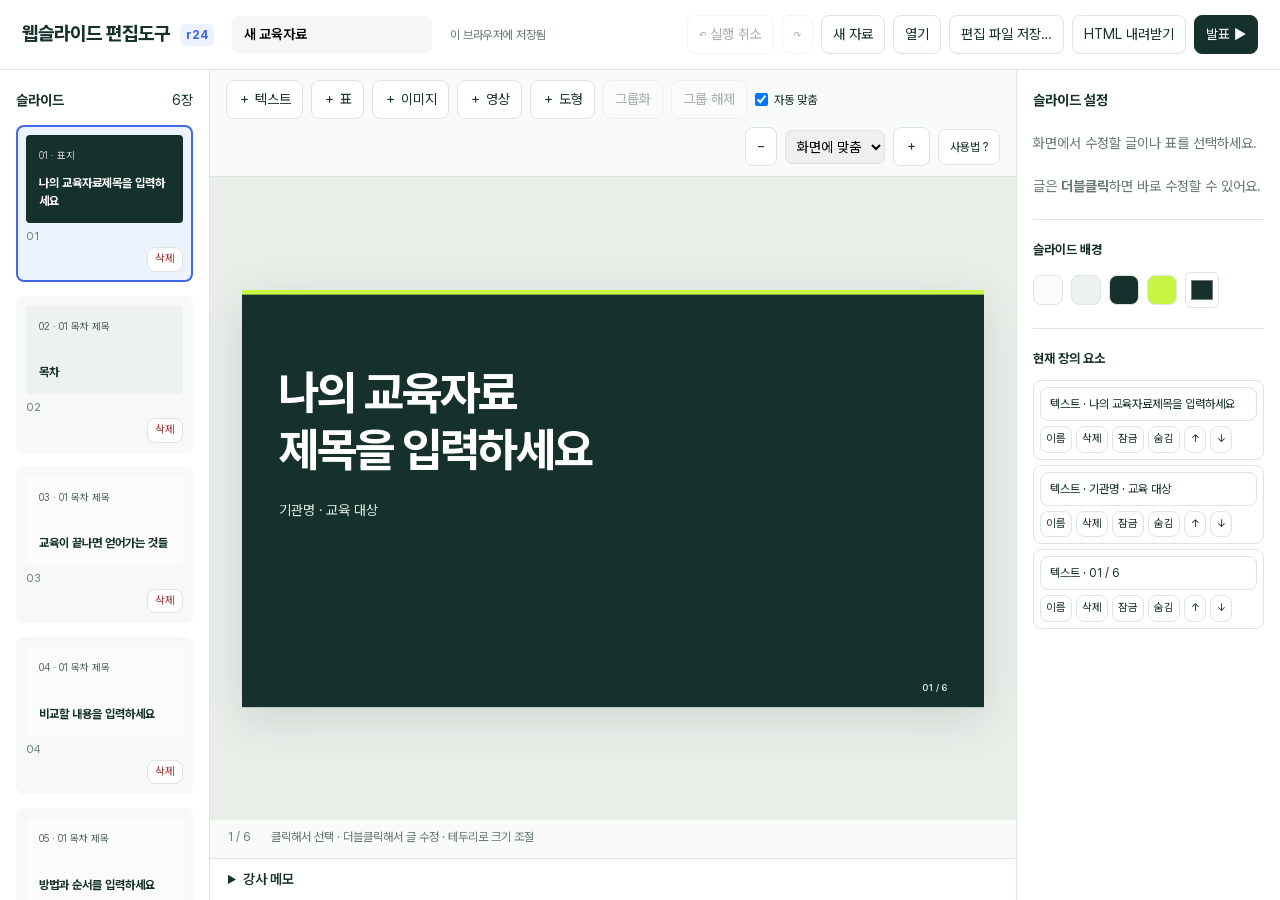
==== commit 04c7342f: "r24 반영: 같은 파일 이어 저장, 순서 버튼, 채우기 없음, 글자 색 바로 적용, 여러 개 함께 옮기기 Co-Authored-By: Claude Opus 5.5 <noreply" ====
--- a/slide-editor.html
+++ b/slide-editor.html
@@ -1,13 +1,13 @@
 <!doctype html>
-<html lang="ko"><head><meta charset="utf-8"><meta name="viewport" content="width=device-width,initial-scale=1"><title>웹슬라이드 편집도구 · r18</title><link rel="stylesheet" href="editor.css?v=20261116-r18"><script src="deck-import.js?v=20261116-r18" defer></script><script src="editor.js?v=20261116-r18" defer></script></head><body>
-<header class="editor-top"><a class="editor-brand" href="starter-deck.html">웹슬라이드 편집도구 <small id="editor-version" aria-label="편집기 버전">r18</small></a><input id="deck-name" aria-label="자료 이름" value="새 교육자료"><span id="save-status" role="status" aria-live="polite">불러오는 중…</span><div class="top-actions"><button id="undo" title="실행 취소 · Ctrl+Z" disabled>↶ 실행 취소</button><button id="redo" title="다시 실행 · Ctrl+Shift+Z" disabled>↷</button><button id="new-deck">새 자료</button><button id="open">열기</button><button id="save-project">편집 파일 저장</button><button id="export-html">HTML 내려받기</button><button id="present" class="primary">발표 ▶</button></div></header>
+<html lang="ko"><head><meta charset="utf-8"><meta name="viewport" content="width=device-width,initial-scale=1"><title>웹슬라이드 편집도구 · r24</title><link rel="stylesheet" href="editor.css?v=20261116-r24"><script src="deck-import.js?v=20261116-r24" defer></script><script src="editor.js?v=20261116-r24" defer></script></head><body>
+<header class="editor-top"><a class="editor-brand" href="starter-deck.html">웹슬라이드 편집도구 <small id="editor-version" aria-label="편집기 버전">r24</small></a><input id="deck-name" aria-label="자료 이름" value="새 교육자료"><span id="save-status" role="status" aria-live="polite">불러오는 중…</span><div class="top-actions"><button id="undo" title="실행 취소 · Ctrl+Z" disabled>↶ 실행 취소</button><button id="redo" title="다시 실행 · Ctrl+Shift+Z" disabled>↷</button><button id="new-deck">새 자료</button><button id="open">열기</button><button id="save-project">편집 파일 저장</button><button id="export-html">HTML 내려받기</button><button id="present" class="primary">발표 ▶</button></div></header>
 <div class="editor-workspace"><aside class="slide-rail" aria-label="슬라이드 목록"><div class="rail-heading"><strong>슬라이드</strong><span id="slide-total"></span></div><div id="slide-list"></div><button id="add-slide" class="rail-add">＋ 새 슬라이드</button><div class="rail-tools"><button id="slide-up" title="슬라이드 위로">위로 ↑</button><button id="slide-down" title="슬라이드 아래로">아래로 ↓</button><button id="copy-slide">복제</button><button id="delete-slide">삭제</button></div></aside>
 <main class="editor-main"><nav class="insert-bar" aria-label="삽입 도구"><button id="add-text">＋ 텍스트</button><button id="add-table">＋ 표</button><button id="add-image">＋ 이미지</button><button id="add-video">＋ 영상</button><button id="add-box">＋ 도형</button><button id="group-elements" title="그룹화 · Ctrl+G" disabled>그룹화</button><button id="ungroup-elements" title="그룹 해제 · Ctrl+Shift+G" disabled>그룹 해제</button><label class="tool-toggle"><input id="snap-enabled" type="checkbox" checked>자동 맞춤</label><span class="bar-separator"></span><div class="canvas-tools"><button id="zoom-out" aria-label="축소">−</button><select id="zoom" aria-label="화면 배율"><option value="fit">화면에 맞춤</option><option value=".5">50%</option><option value=".75">75%</option><option value="1">100%</option></select><button id="zoom-in" aria-label="확대">＋</button><button id="help-toggle" class="help-button">사용법 ?</button></div></nav>
 <div id="canvas-scroll"><div id="canvas-area"><div id="canvas-wrap"><iframe id="deck-frame" title="편집할 슬라이드" sandbox="allow-same-origin"></iframe><div id="selection" hidden><button id="move-handle" aria-label="선택 요소 이동">이동 ⠿</button><button class="resize-handle nw" data-handle="nw" aria-label="왼쪽 위 크기 조절"></button><button class="resize-handle ne" data-handle="ne" aria-label="오른쪽 위 크기 조절"></button><button class="resize-handle sw" data-handle="sw" aria-label="왼쪽 아래 크기 조절"></button><button class="resize-handle se" data-handle="se" aria-label="오른쪽 아래 크기 조절"></button><button class="resize-handle e" data-handle="e" aria-label="오른쪽 너비 조절"></button><button class="resize-handle w" data-handle="w" aria-label="왼쪽 너비 조절"></button><button class="resize-handle n" data-handle="n" aria-label="위쪽 높이 조절"></button><button class="resize-handle s" data-handle="s" aria-label="아래쪽 높이 조절"></button></div><div id="guide-x" class="snap-guide vertical" hidden></div><div id="guide-y" class="snap-guide horizontal" hidden></div></div></div></div>
 <footer class="editor-bottom"><span id="page-status">1 / 42</span><span id="hint">클릭해서 선택 · 더블클릭해서 글 수정 · 테두리로 크기 조절</span><span id="canvas-warning" role="status"></span></footer><details class="notes-panel"><summary>강사 메모</summary><textarea id="speaker-notes" aria-label="현재 슬라이드 강사 메모"></textarea></details></main>
 <aside class="properties" aria-label="선택 요소 설정"><div class="properties-title"><strong id="selection-name">슬라이드 설정</strong><span id="selection-kind"></span></div><div id="empty-selection"><p>화면에서 수정할 글이나 표를 선택하세요.</p><p>글은 <strong>더블클릭</strong>하면 바로 수정할 수 있어요.</p></div>
 <fieldset id="position-properties" disabled hidden><div class="prop-row"><label>X 위치<input id="element-x" type="number" step="1"></label><label>Y 위치<input id="element-y" type="number" step="1"></label></div><div class="prop-row"><button id="lock-elements">잠금</button><button id="hide-elements">숨김</button></div></fieldset>
-<fieldset id="element-properties" disabled><label>내용<textarea id="text-content" rows="4" placeholder="선택한 텍스트"></textarea></label><div class="prop-row"><label>글자 크기<input id="font-size" type="number" min="12" max="160" step="1"></label><label>글자색<input id="text-color" type="color" value="#16312b"></label></div><div class="format-buttons"><button id="bold" aria-pressed="false" title="굵게">굵게 B</button><button data-align="left" aria-label="왼쪽 정렬">왼쪽</button><button data-align="center" aria-label="가운데 정렬">가운데</button><button data-align="right" aria-label="오른쪽 정렬">오른쪽</button></div><div class="prop-row"><label>가로<input id="element-width" type="number" min="30" max="1600"></label><label>세로<input id="element-height" type="number" min="20" max="900"></label></div><label>배경색<input id="fill-color" type="color" value="#edf2ef"></label><div class="prop-row"><button id="center-x">가로 중앙</button><button id="center-y">세로 중앙</button></div><div class="prop-row"><button id="bring-front">앞으로</button><button id="send-back">뒤로</button></div><div class="prop-row"><button id="duplicate-element">복제</button><button id="delete-element" class="danger">삭제</button></div></fieldset>
+<fieldset id="element-properties" disabled><label>내용<textarea id="text-content" rows="4" placeholder="선택한 텍스트"></textarea></label><div class="prop-row"><label>글자 크기<input id="font-size" type="number" min="12" max="160" step="1"></label><label>글자색<input id="text-color" type="color" value="#16312b"></label></div><div class="format-buttons"><button id="bold" aria-pressed="false" title="굵게">굵게 B</button><button data-align="left" aria-label="왼쪽 정렬">왼쪽</button><button data-align="center" aria-label="가운데 정렬">가운데</button><button data-align="right" aria-label="오른쪽 정렬">오른쪽</button></div><div class="prop-row"><label>가로<input id="element-width" type="number" min="30" max="1600"></label><label>세로<input id="element-height" type="number" min="20" max="900"></label></div><div class="prop-row"><label>배경색<input id="fill-color" type="color" value="#edf2ef"></label><label class="tool-toggle"><input id="fill-none" type="checkbox">채우기 없음</label></div><div class="prop-row"><button id="center-x">가로 중앙</button><button id="center-y">세로 중앙</button></div><div class="prop-row"><button id="bring-front" title="Ctrl+Shift+]">맨 앞으로</button><button id="bring-forward" title="Ctrl+]">앞으로</button><button id="send-backward" title="Ctrl+[">뒤로</button><button id="send-back" title="Ctrl+Shift+[">맨 뒤로</button></div><div class="prop-row"><button id="duplicate-element">복제</button><button id="delete-element" class="danger">삭제</button></div></fieldset>
 <fieldset id="arrange-tools" disabled hidden><h3>정렬·간격</h3><div class="arrange-grid"><button data-arrange="left">왼쪽</button><button data-arrange="center">가로 중앙</button><button data-arrange="right">오른쪽</button><button data-arrange="top">위쪽</button><button data-arrange="middle">세로 중앙</button><button data-arrange="bottom">아래쪽</button></div><div class="prop-row"><button data-distribute="x">가로 간격</button><button data-distribute="y">세로 간격</button></div></fieldset>
 <section id="table-properties" hidden><h3>표 편집</h3><p class="muted">셀을 선택해 열 너비와 행 높이를 조절하세요.</p><div class="prop-row"><button data-table="add-row">행 추가</button><button data-table="delete-row">행 삭제</button></div><div class="prop-row"><button data-table="add-col">열 추가</button><button data-table="delete-col">열 삭제</button></div><div class="prop-row"><label>선택 열 너비<input id="table-col-width" type="number" min="30" max="1400"></label><label>선택 행 높이<input id="table-row-height" type="number" min="20" max="500"></label></div><label>전체 셀 안쪽 여백<input id="table-cell-padding" type="number" min="0" max="80"></label><label>구분선 색<input id="border-color" type="color" value="#a8bcb0"></label><label>구분선 두께<input id="border-width" type="number" min="0" max="8" value="2"></label></section>
 <section id="media-properties" hidden><h3>미디어</h3><div id="image-tools" hidden><div class="prop-row"><button id="crop-image">사진 자르기</button><button id="reset-image-crop">자르기 해제</button></div><div class="prop-row"><button id="image-contain">전체 보이기</button><button id="image-cover">틀 채우기</button></div></div><button id="replace-media">파일 교체</button><button id="change-video">YouTube 주소 변경</button></section>
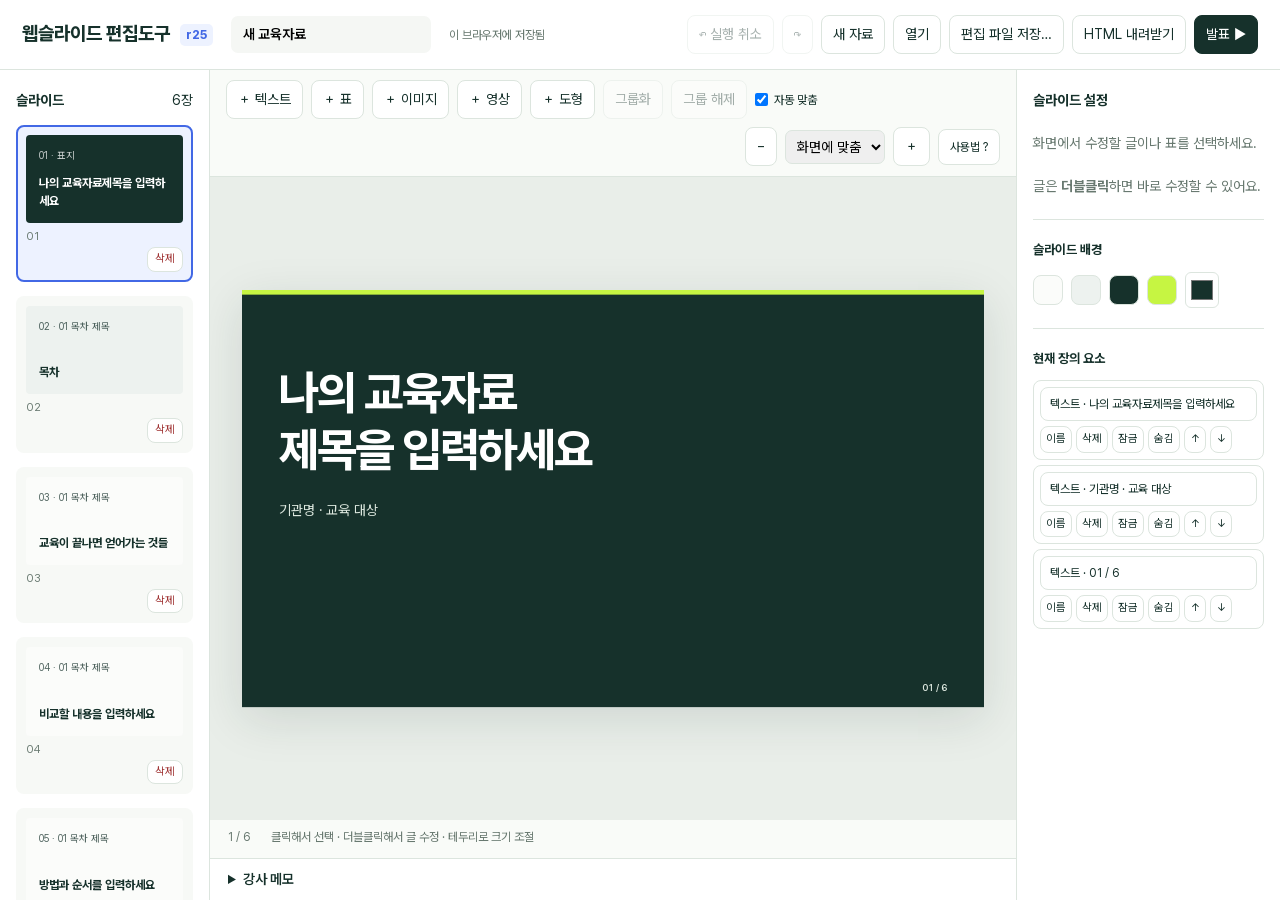
==== commit 5c6004ab: "r25 반영: 채우기 없는 틀 안쪽 범위 선택, 선 두께·색 바로 반영, 자른 사진 가로 0 수정 Co-Authored-By: Claude Opus 5.5 <noreply@anth" ====
--- a/slide-editor.html
+++ b/slide-editor.html
@@ -1,6 +1,6 @@
 <!doctype html>
-<html lang="ko"><head><meta charset="utf-8"><meta name="viewport" content="width=device-width,initial-scale=1"><title>웹슬라이드 편집도구 · r24</title><link rel="stylesheet" href="editor.css?v=20261116-r24"><script src="deck-import.js?v=20261116-r24" defer></script><script src="editor.js?v=20261116-r24" defer></script></head><body>
-<header class="editor-top"><a class="editor-brand" href="starter-deck.html">웹슬라이드 편집도구 <small id="editor-version" aria-label="편집기 버전">r24</small></a><input id="deck-name" aria-label="자료 이름" value="새 교육자료"><span id="save-status" role="status" aria-live="polite">불러오는 중…</span><div class="top-actions"><button id="undo" title="실행 취소 · Ctrl+Z" disabled>↶ 실행 취소</button><button id="redo" title="다시 실행 · Ctrl+Shift+Z" disabled>↷</button><button id="new-deck">새 자료</button><button id="open">열기</button><button id="save-project">편집 파일 저장</button><button id="export-html">HTML 내려받기</button><button id="present" class="primary">발표 ▶</button></div></header>
+<html lang="ko"><head><meta charset="utf-8"><meta name="viewport" content="width=device-width,initial-scale=1"><title>웹슬라이드 편집도구 · r25</title><link rel="stylesheet" href="editor.css?v=20261117-r25"><script src="deck-import.js?v=20261117-r25" defer></script><script src="editor.js?v=20261117-r25" defer></script></head><body>
+<header class="editor-top"><a class="editor-brand" href="starter-deck.html">웹슬라이드 편집도구 <small id="editor-version" aria-label="편집기 버전">r25</small></a><input id="deck-name" aria-label="자료 이름" value="새 교육자료"><span id="save-status" role="status" aria-live="polite">불러오는 중…</span><div class="top-actions"><button id="undo" title="실행 취소 · Ctrl+Z" disabled>↶ 실행 취소</button><button id="redo" title="다시 실행 · Ctrl+Shift+Z" disabled>↷</button><button id="new-deck">새 자료</button><button id="open">열기</button><button id="save-project">편집 파일 저장</button><button id="export-html">HTML 내려받기</button><button id="present" class="primary">발표 ▶</button></div></header>
 <div class="editor-workspace"><aside class="slide-rail" aria-label="슬라이드 목록"><div class="rail-heading"><strong>슬라이드</strong><span id="slide-total"></span></div><div id="slide-list"></div><button id="add-slide" class="rail-add">＋ 새 슬라이드</button><div class="rail-tools"><button id="slide-up" title="슬라이드 위로">위로 ↑</button><button id="slide-down" title="슬라이드 아래로">아래로 ↓</button><button id="copy-slide">복제</button><button id="delete-slide">삭제</button></div></aside>
 <main class="editor-main"><nav class="insert-bar" aria-label="삽입 도구"><button id="add-text">＋ 텍스트</button><button id="add-table">＋ 표</button><button id="add-image">＋ 이미지</button><button id="add-video">＋ 영상</button><button id="add-box">＋ 도형</button><button id="group-elements" title="그룹화 · Ctrl+G" disabled>그룹화</button><button id="ungroup-elements" title="그룹 해제 · Ctrl+Shift+G" disabled>그룹 해제</button><label class="tool-toggle"><input id="snap-enabled" type="checkbox" checked>자동 맞춤</label><span class="bar-separator"></span><div class="canvas-tools"><button id="zoom-out" aria-label="축소">−</button><select id="zoom" aria-label="화면 배율"><option value="fit">화면에 맞춤</option><option value=".5">50%</option><option value=".75">75%</option><option value="1">100%</option></select><button id="zoom-in" aria-label="확대">＋</button><button id="help-toggle" class="help-button">사용법 ?</button></div></nav>
 <div id="canvas-scroll"><div id="canvas-area"><div id="canvas-wrap"><iframe id="deck-frame" title="편집할 슬라이드" sandbox="allow-same-origin"></iframe><div id="selection" hidden><button id="move-handle" aria-label="선택 요소 이동">이동 ⠿</button><button class="resize-handle nw" data-handle="nw" aria-label="왼쪽 위 크기 조절"></button><button class="resize-handle ne" data-handle="ne" aria-label="오른쪽 위 크기 조절"></button><button class="resize-handle sw" data-handle="sw" aria-label="왼쪽 아래 크기 조절"></button><button class="resize-handle se" data-handle="se" aria-label="오른쪽 아래 크기 조절"></button><button class="resize-handle e" data-handle="e" aria-label="오른쪽 너비 조절"></button><button class="resize-handle w" data-handle="w" aria-label="왼쪽 너비 조절"></button><button class="resize-handle n" data-handle="n" aria-label="위쪽 높이 조절"></button><button class="resize-handle s" data-handle="s" aria-label="아래쪽 높이 조절"></button></div><div id="guide-x" class="snap-guide vertical" hidden></div><div id="guide-y" class="snap-guide horizontal" hidden></div></div></div></div>
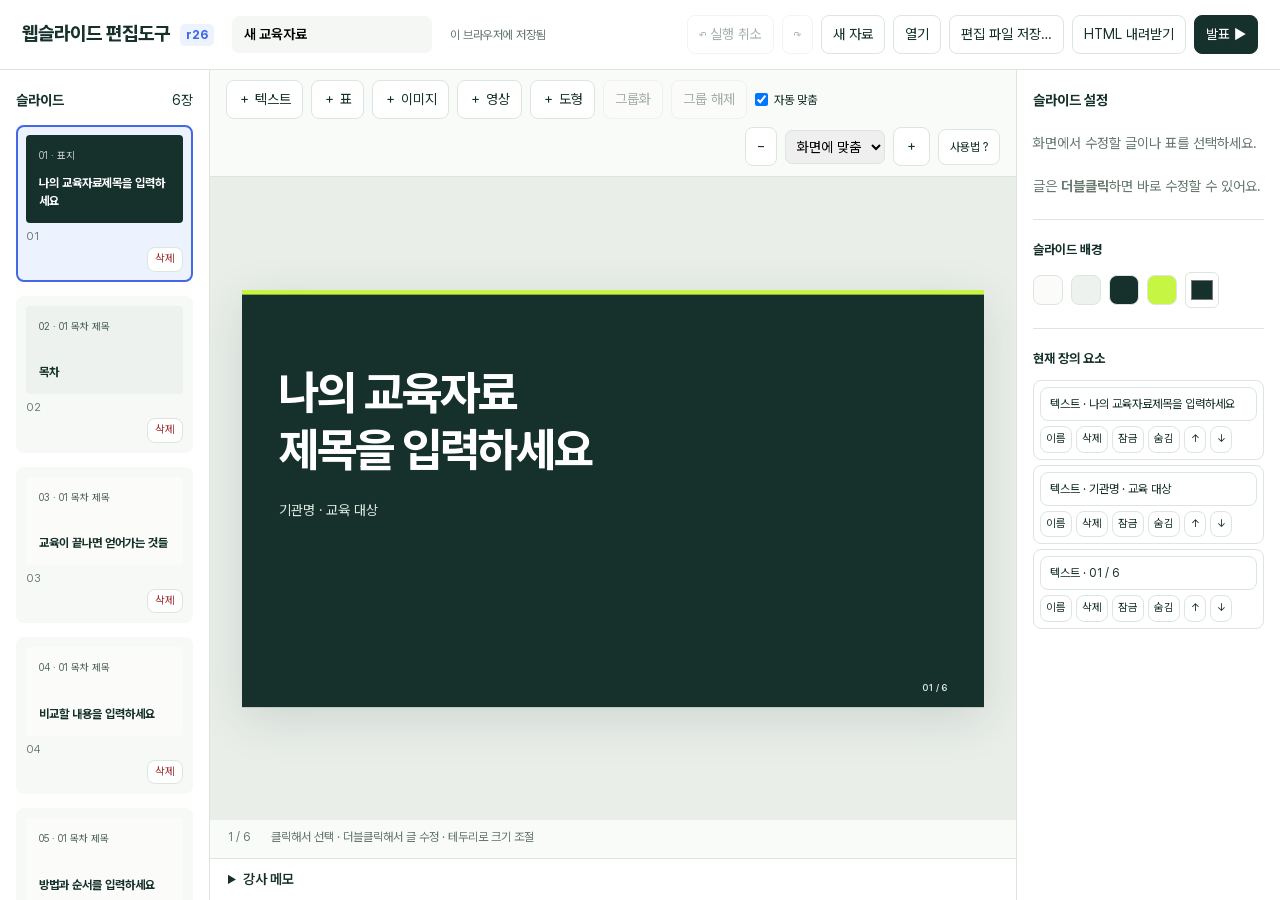
==== commit bc68aaf2: "r26 반영: 확대 화면에서 선 두께가 1에서 안 올라가던 문제 수정 Co-Authored-By: Claude Opus 5.5 <noreply@anthropic.com>" ====
--- a/slide-editor.html
+++ b/slide-editor.html
@@ -1,6 +1,6 @@
 <!doctype html>
-<html lang="ko"><head><meta charset="utf-8"><meta name="viewport" content="width=device-width,initial-scale=1"><title>웹슬라이드 편집도구 · r25</title><link rel="stylesheet" href="editor.css?v=20261117-r25"><script src="deck-import.js?v=20261117-r25" defer></script><script src="editor.js?v=20261117-r25" defer></script></head><body>
-<header class="editor-top"><a class="editor-brand" href="starter-deck.html">웹슬라이드 편집도구 <small id="editor-version" aria-label="편집기 버전">r25</small></a><input id="deck-name" aria-label="자료 이름" value="새 교육자료"><span id="save-status" role="status" aria-live="polite">불러오는 중…</span><div class="top-actions"><button id="undo" title="실행 취소 · Ctrl+Z" disabled>↶ 실행 취소</button><button id="redo" title="다시 실행 · Ctrl+Shift+Z" disabled>↷</button><button id="new-deck">새 자료</button><button id="open">열기</button><button id="save-project">편집 파일 저장</button><button id="export-html">HTML 내려받기</button><button id="present" class="primary">발표 ▶</button></div></header>
+<html lang="ko"><head><meta charset="utf-8"><meta name="viewport" content="width=device-width,initial-scale=1"><title>웹슬라이드 편집도구 · r26</title><link rel="stylesheet" href="editor.css?v=20261117-r26"><script src="deck-import.js?v=20261117-r26" defer></script><script src="editor.js?v=20261117-r26" defer></script></head><body>
+<header class="editor-top"><a class="editor-brand" href="starter-deck.html">웹슬라이드 편집도구 <small id="editor-version" aria-label="편집기 버전">r26</small></a><input id="deck-name" aria-label="자료 이름" value="새 교육자료"><span id="save-status" role="status" aria-live="polite">불러오는 중…</span><div class="top-actions"><button id="undo" title="실행 취소 · Ctrl+Z" disabled>↶ 실행 취소</button><button id="redo" title="다시 실행 · Ctrl+Shift+Z" disabled>↷</button><button id="new-deck">새 자료</button><button id="open">열기</button><button id="save-project">편집 파일 저장</button><button id="export-html">HTML 내려받기</button><button id="present" class="primary">발표 ▶</button></div></header>
 <div class="editor-workspace"><aside class="slide-rail" aria-label="슬라이드 목록"><div class="rail-heading"><strong>슬라이드</strong><span id="slide-total"></span></div><div id="slide-list"></div><button id="add-slide" class="rail-add">＋ 새 슬라이드</button><div class="rail-tools"><button id="slide-up" title="슬라이드 위로">위로 ↑</button><button id="slide-down" title="슬라이드 아래로">아래로 ↓</button><button id="copy-slide">복제</button><button id="delete-slide">삭제</button></div></aside>
 <main class="editor-main"><nav class="insert-bar" aria-label="삽입 도구"><button id="add-text">＋ 텍스트</button><button id="add-table">＋ 표</button><button id="add-image">＋ 이미지</button><button id="add-video">＋ 영상</button><button id="add-box">＋ 도형</button><button id="group-elements" title="그룹화 · Ctrl+G" disabled>그룹화</button><button id="ungroup-elements" title="그룹 해제 · Ctrl+Shift+G" disabled>그룹 해제</button><label class="tool-toggle"><input id="snap-enabled" type="checkbox" checked>자동 맞춤</label><span class="bar-separator"></span><div class="canvas-tools"><button id="zoom-out" aria-label="축소">−</button><select id="zoom" aria-label="화면 배율"><option value="fit">화면에 맞춤</option><option value=".5">50%</option><option value=".75">75%</option><option value="1">100%</option></select><button id="zoom-in" aria-label="확대">＋</button><button id="help-toggle" class="help-button">사용법 ?</button></div></nav>
 <div id="canvas-scroll"><div id="canvas-area"><div id="canvas-wrap"><iframe id="deck-frame" title="편집할 슬라이드" sandbox="allow-same-origin"></iframe><div id="selection" hidden><button id="move-handle" aria-label="선택 요소 이동">이동 ⠿</button><button class="resize-handle nw" data-handle="nw" aria-label="왼쪽 위 크기 조절"></button><button class="resize-handle ne" data-handle="ne" aria-label="오른쪽 위 크기 조절"></button><button class="resize-handle sw" data-handle="sw" aria-label="왼쪽 아래 크기 조절"></button><button class="resize-handle se" data-handle="se" aria-label="오른쪽 아래 크기 조절"></button><button class="resize-handle e" data-handle="e" aria-label="오른쪽 너비 조절"></button><button class="resize-handle w" data-handle="w" aria-label="왼쪽 너비 조절"></button><button class="resize-handle n" data-handle="n" aria-label="위쪽 높이 조절"></button><button class="resize-handle s" data-handle="s" aria-label="아래쪽 높이 조절"></button></div><div id="guide-x" class="snap-guide vertical" hidden></div><div id="guide-y" class="snap-guide horizontal" hidden></div></div></div></div>
